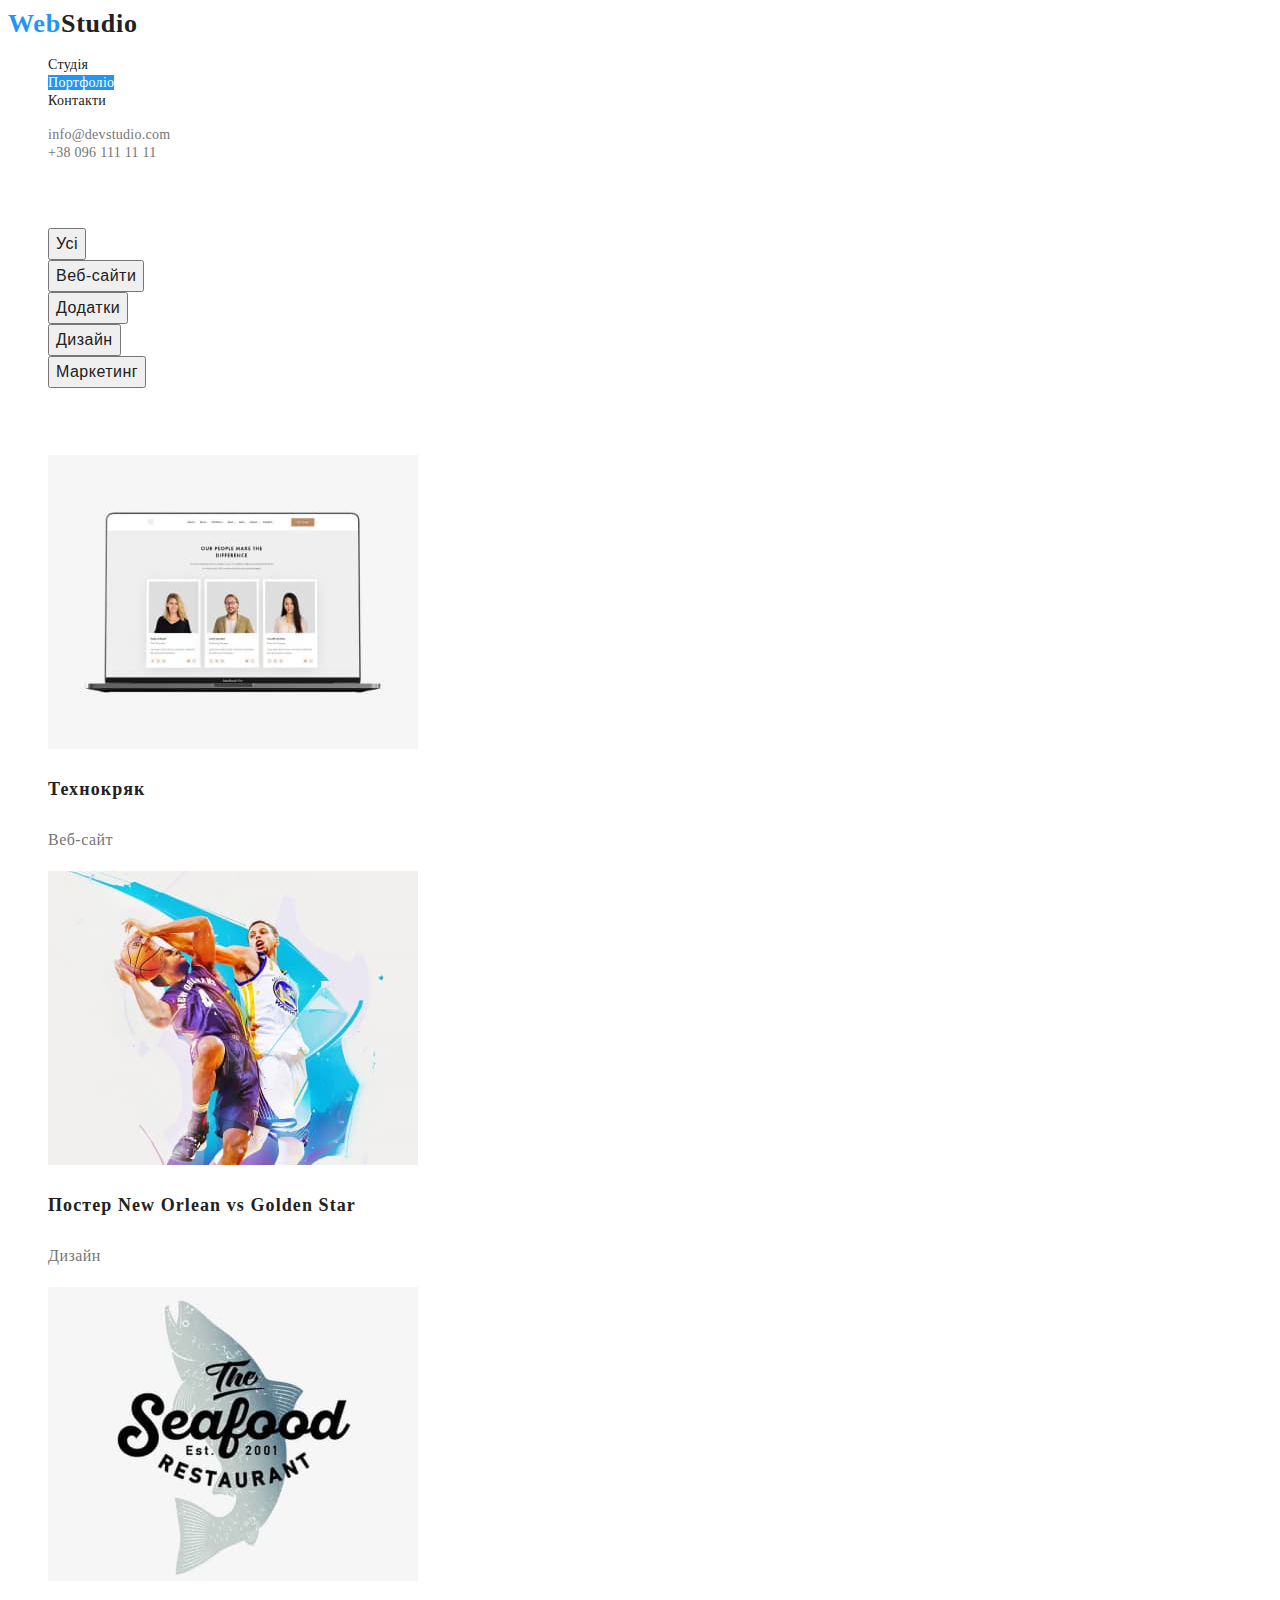
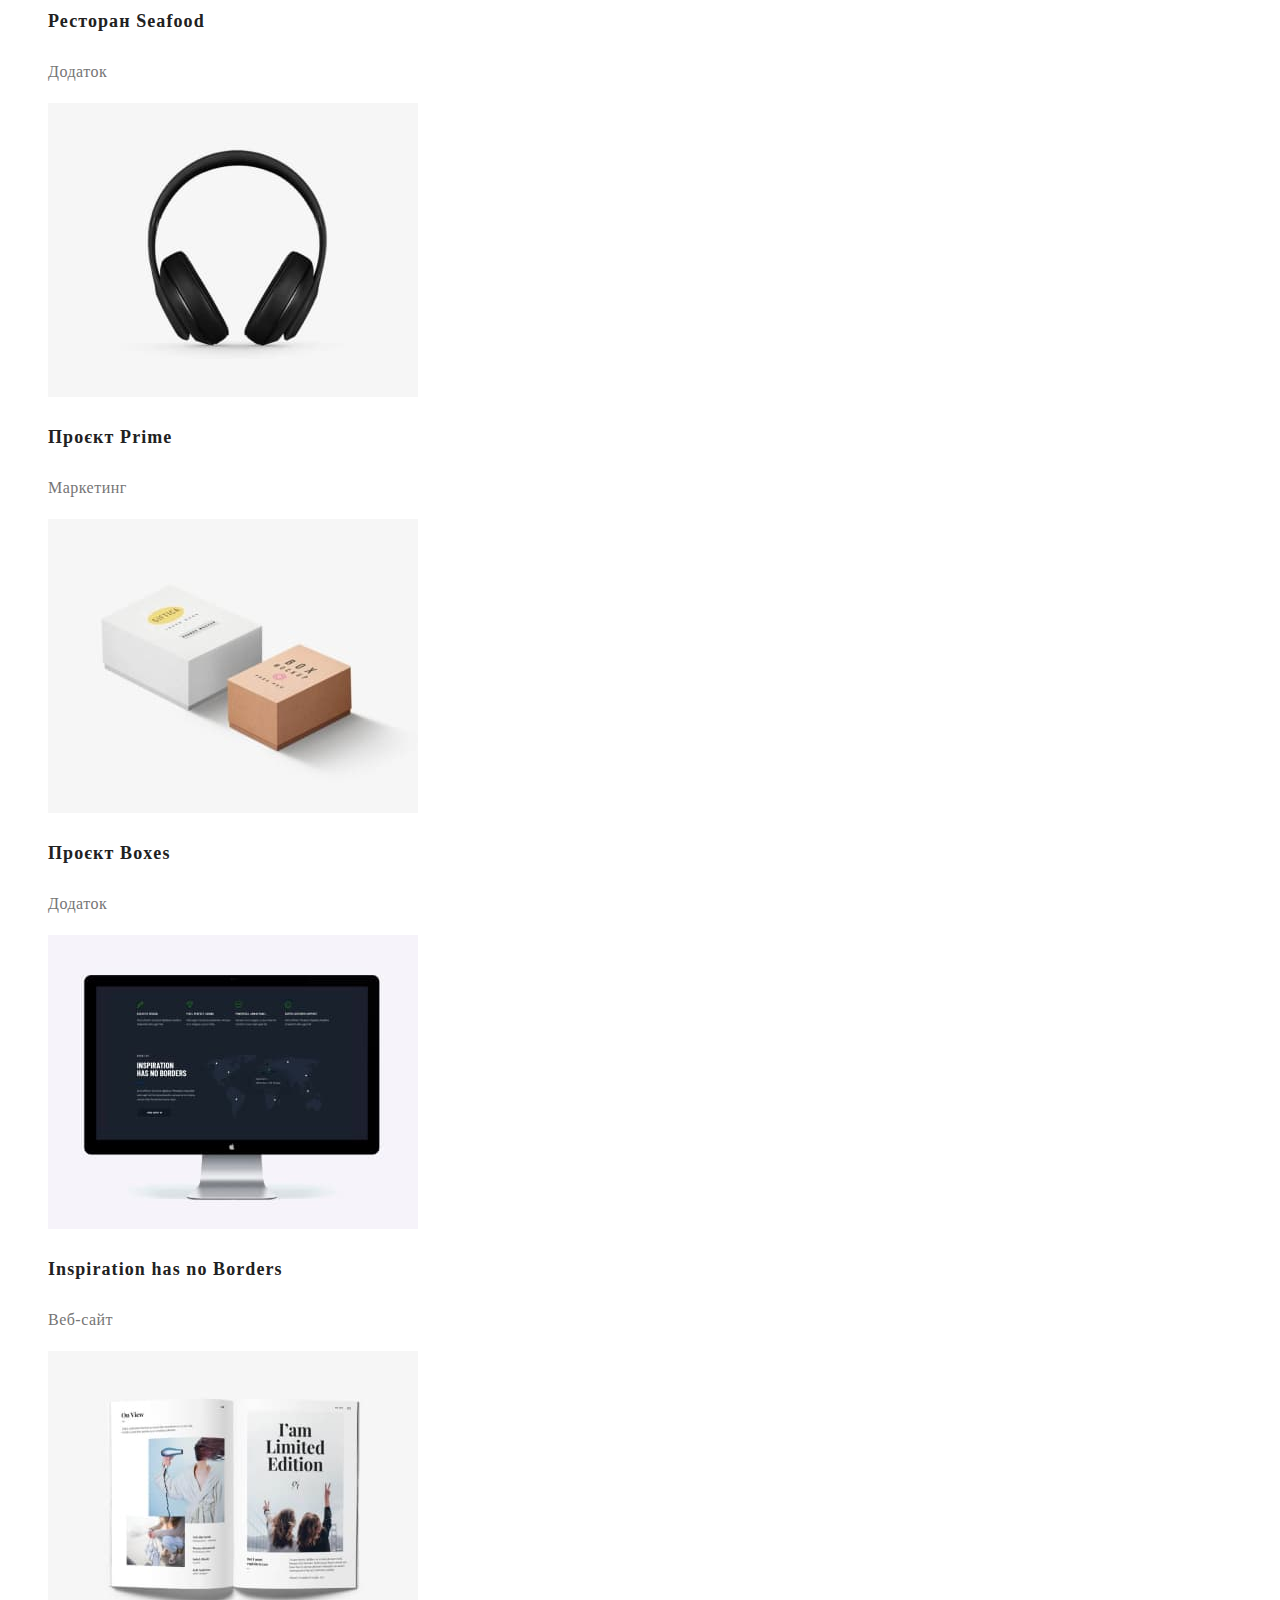
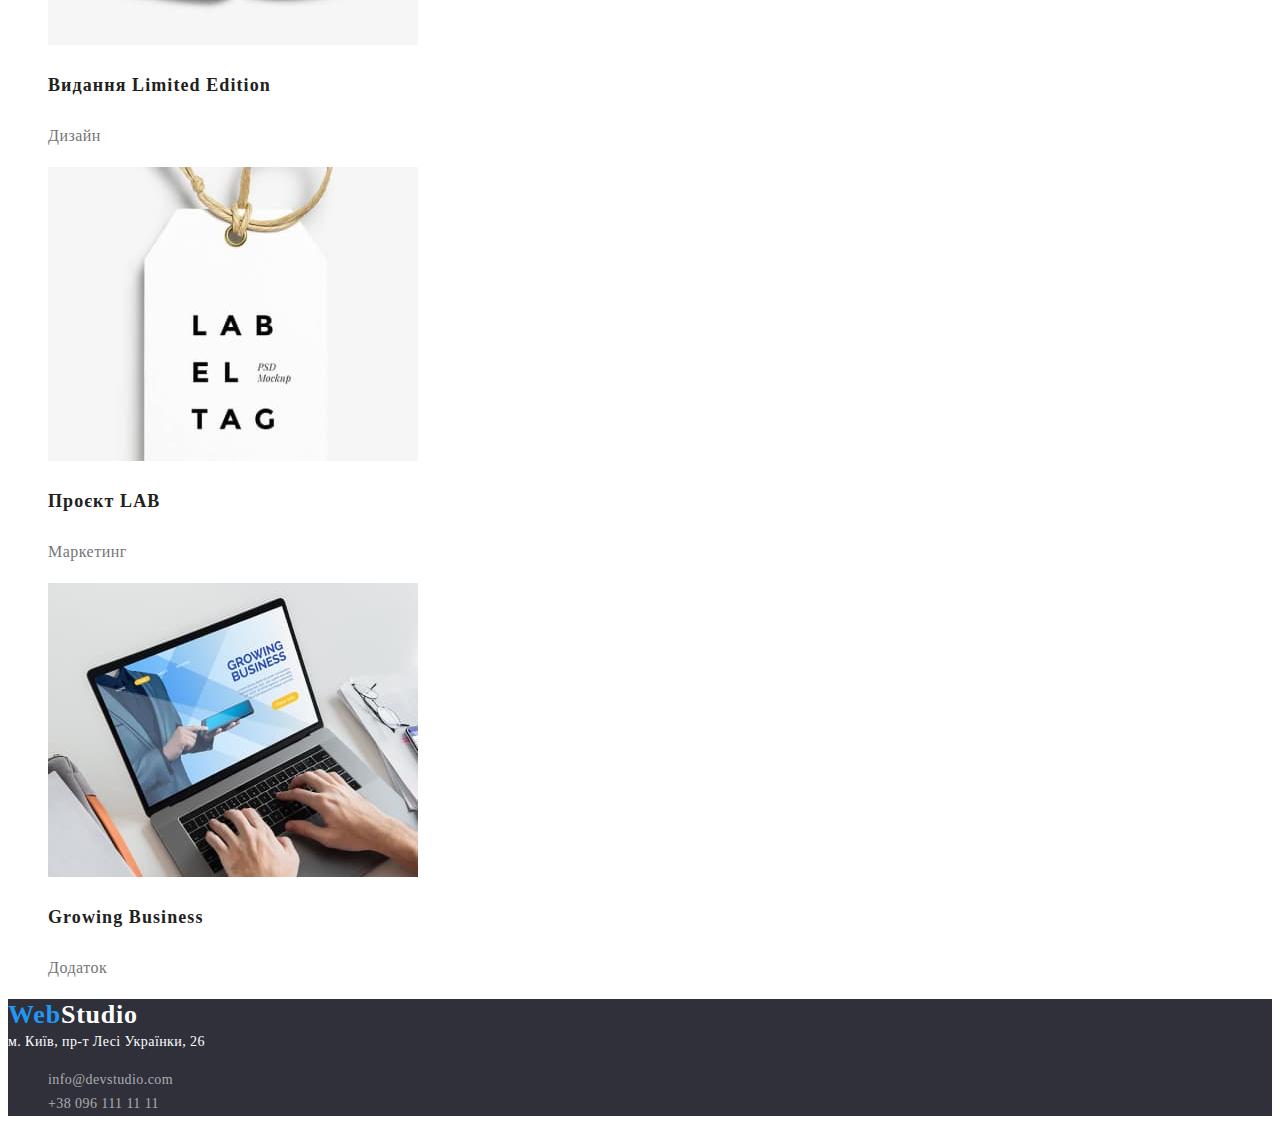
==== portfolio.html @ 587994e6 "Добавив css стилі, зробив сторінку portfolio" ====
<!DOCTYPE html>
<html lang="uk">
  <head>
    <meta charset="UTF-8" />
    <meta http-equiv="X-UA-Compatible" content="IE=edge" />
    <meta name="viewport" content="width=device-width, initial-scale=1.0" />
    <link rel="stylesheet" href="./css/styles.css" />
    <title>WebStudio</title>
  </head>

  <body>
    <!-- Header -->
    <header class="header">
      <nav>
        <a href="./index.html" class="logo"
          ><span class="web">Web</span>Studio</a
        >
        <ul class="list">
          <li><a href="" class="list-item">Студія</a></li>
          <li>
            <a href="./portfolio.html" class="list-item active">Портфоліо</a>
          </li>
          <li><a href="" class="list-item">Контакти</a></li>
        </ul>
      </nav>
      <ul class="list">
        <li>
          <a href="mailto:info@devstudio.com" class="contact"
            >info@devstudio.com</a
          >
        </li>
        <li>
          <a href="tel:+380961111111" class="contact">+38 096 111 11 11</a>
        </li>
      </ul>
    </header>
    <!-- Main -->
    <main class="main">
      <!-- Фільтр робіт -->
      <section class="work">
        <h2 class="invisible-text">Фільтр робот</h2>
        <ul class="list">
          <li><button type="button" class="work-button">Усі</button></li>
          <li><button type="button" class="work-button">Веб-сайти</button></li>
          <li><button type="button" class="work-button">Додатки</button></li>
          <li><button type="button" class="work-button">Дизайн</button></li>
          <li><button type="button" class="work-button">Маркетинг</button></li>
        </ul>
      </section>
      <!-- Приклади робіт -->
      <section class="work-list">
        <h2 class="invisible-text">Приклади робіт</h2>
        <ul class="list">
          <li>
            <img
              src="./img/portfolio1.jpg"
              width="370"
              alt="Відкритий сайт на комп'ютері"
            />
            <h3 class="work-text">Технокряк</h3>
            <p class="work-project">Веб-сайт</p>
          </li>
          <li>
            <img
              src="./img/portfolio2.jpg"
              alt="Два баскетболіста"
              width="370"
            />
            <h3 class="work-text">Постер New Orlean vs Golden Star</h3>
            <p class="work-project">Дизайн</p>
          </li>
          <li>
            <img
              src="./img/portfolio3.jpg"
              alt="Емблема ресторана"
              width="370"
            />
            <h3 class="work-text">Ресторан Seafood</h3>
            <p class="work-project">Додаток</p>
          </li>
          <li>
            <img src="./img/portfolio4.jpg" alt="Навушники" width="370" />
            <h3 class="work-text">Проєкт Prime</h3>
            <p class="work-project">Маркетинг</p>
          </li>
          <li>
            <img src="./img/portfolio5.jpg" alt="Дві коробки" width="370" />
            <h3 class="work-text">Проєкт Boxes</h3>
            <p class="work-project">Додаток</p>
          </li>
          <li>
            <img src="./img/portfolio6.jpg" alt="Монітор" width="370" />
            <h3 class="work-text">Inspiration has no Borders</h3>
            <p class="work-project">Веб-сайт</p>
          </li>
          <li>
            <img src="./img/portfolio7.jpg" alt="Книга" width="370" />
            <h3 class="work-text">Видання Limited Edition</h3>
            <p class="work-project">Дизайн</p>
          </li>
          <li>
            <img src="./img/portfolio8.jpg" alt="Бірка" width="370" />
            <h3 class="work-text">Проєкт LAB</h3>
            <p class="work-project">Маркетинг</p>
          </li>
          <li>
            <img
              src="./img/portfolio9.jpg"
              alt="Людина працює на комп'ютері"
              width="370"
            />
            <h3 class="work-text">Growing Business</h3>
            <p class="work-project">Додаток</p>
          </li>
        </ul>
      </section>
    </main>
    <!-- Footer -->
    <footer class="footer">
      <a href="./index.html" class="studio"
        ><span class="web">Web</span>Studio</a
      >
      <address class="adress">
        м. Київ, пр-т Лесі Українки, 26
        <ul class="list">
          <li>
            <a href="mailto:info@devstudio.com" class="contact-footer"
              >info@devstudio.com</a
            >
          </li>
          <li>
            <a href="tel:+380961111111" class="contact-footer"
              >+38 096 111 11 11</a
            >
          </li>
        </ul>
      </address>
    </footer>
  </body>
</html>
---- css/styles.css ----
/* Основний колір тексту #212121; */
/* Втроринний колір тексту #757575; */
/* Третій колір тексту #FFFFFF; */
/* Четвертий колір тексту rgba(255, 255, 255, 0.6); */
/* Акцент #2196F3; */
/* Основний колір фону #F5F5F5; */
/* Вторинний колір фону #2F303A; */
/* Третій колір фону  #FFFFFF; */
/* Задання перемінних */
:root {
  --first-color-text: #212121;
  --second-color-text: #757575;
  --third-color-text: #ffffff;
  --fourth-color-text: rgba(255, 255, 255, 0.6);
  --accent-color: #2196f3;
  --first-bg-color: #ffffff;
  --second-bg-color: #2f303a;
  --third-bg-color: #f5f5f5;
}
/* Body */
body {
  font-family: Roboto;
  color: var(--first-color-text);
  background-color: var(--first-bg-color);
}
.list {
  list-style-type: none;
}

/* Header */

.header {
  background-color: var(--first-bg-color);
}
.logo {
  color: var(--first-color-text);
  text-decoration: none;
  font-style: normal;
  font-weight: 700;
  font-size: 26px;
  line-height: 31px;

  letter-spacing: 0.03em;
}
.logo .web {
  color: var(--accent-color);
}
.list-item {
  color: var(--first-color-text);
  text-decoration: none;
  font-style: normal;
  font-weight: 500;
  font-size: 14px;
  line-height: 16px;
  letter-spacing: 0.02em;
}
.list-item:hover,
.list-item:focus {
  color: var(--third-color-text);
  background-color: var(--accent-color);
}
.list .list-item.active {
  color: var(--third-color-text);
  background-color: var(--accent-color);
}
.contact {
  color: var(--second-color-text);
  text-decoration: none;
  font-style: normal;
  font-weight: 500;
  font-size: 14px;
  line-height: 16px;
  letter-spacing: 0.02em;
}
.contact:hover,
.contact:focus {
  color: var(--accent-color);
}

/* Hero */
.hero {
  color: var(--third-bg-color);
  background-color: var(--second-bg-color);
  font-style: normal;
  font-weight: 900;
  font-size: 44px;
  line-height: 60px;
  text-align: center;
  letter-spacing: 0.06em;
  text-transform: uppercase;
}
.button-hero {
  color: var(--third-color-text);
  background-color: var(--accent-color);
  font-style: normal;
  font-weight: 700;
  font-size: 16px;
  line-height: 30px;
}

/* Main */
.main {
  background-color: var(--third-bg-color);
}
/* Ефективні рішення */
.solution {
  background-color: var(--first-bg-color);
}
.text {
  color: var(--first-color-text);
  font-style: normal;
  font-weight: 700;
  font-size: 14px;
  line-height: 16px;
  letter-spacing: 0.03em;
  text-transform: uppercase;
}
.text-item {
  color: var(--second-color-text);
  font-style: normal;
  font-weight: 400;
  font-size: 14px;
  line-height: 24px;
  letter-spacing: 0.03em;
}
.invisible-text {
  opacity: 0;
}
/* Що ми робимо */
.services {
  background-color: var(--first-bg-color);
}
.main-text {
  color: var(--first-color-text);
  font-style: normal;
  font-weight: 700;
  font-size: 36px;
  line-height: 42px;
  letter-spacing: 0.03em;
}
/* Наша команда */
.people {
  background-color: var(--third-bg-color);
}
.name {
  color: var(--first-color-text);
  font-style: normal;
  font-weight: 500;
  font-size: 16px;
  line-height: 19px;
  letter-spacing: 0.03em;
}
.speciality {
  color: var(--second-color-text);
  font-style: normal;
  font-weight: 400;
  font-size: 16px;
  line-height: 19px;
  letter-spacing: 0.03em;
}
/* Footer */
.footer {
  background-color: var(--second-bg-color);
}
.adress {
  color: var(--third-color-text);
  font-style: normal;
  font-weight: 400;
  font-size: 14px;
  line-height: 24px;
  letter-spacing: 0.03em;
}
.studio {
  color: var(--third-color-text);
  text-decoration: none;
  font-style: normal;
  font-weight: 700;
  font-size: 26px;
  line-height: 31px;
  letter-spacing: 0.03em;
}
.studio .web {
  color: var(--accent-color);
}
.contact-footer {
  color: var(--fourth-color-text);
  text-decoration: none;
  font-style: normal;
  font-weight: 400;
  font-size: 14px;
  line-height: 24px;
  letter-spacing: 0.03em;
}
.contact-footer:hover,
.contact-footer:focus {
  color: var(--accent-color);
}
/* Portfolio Main */
.main {
  background-color: var(--first-bg-color);
}
/* Фільтр робіт */
.work-button {
  color: var(--first-color-text);
  font-style: normal;
  font-weight: 500;
  font-size: 16px;
  line-height: 26px;
  text-align: center;
  letter-spacing: 0.03em;
}
.work-button:hover,
.work-button:focus {
  color: var(--third-color-text);
  background-color: var(--accent-color);
}
/* Приклади робіт */
.work-text {
  color: var(--first-color-text);
  font-style: normal;
  font-weight: 700;
  font-size: 18px;
  line-height: 36px;
  letter-spacing: 0.06em;
}
.work-project {
  color: var(--second-color-text);
  font-style: normal;
  font-weight: 400;
  font-size: 16px;
  line-height: 30px;
  letter-spacing: 0.03em;
}
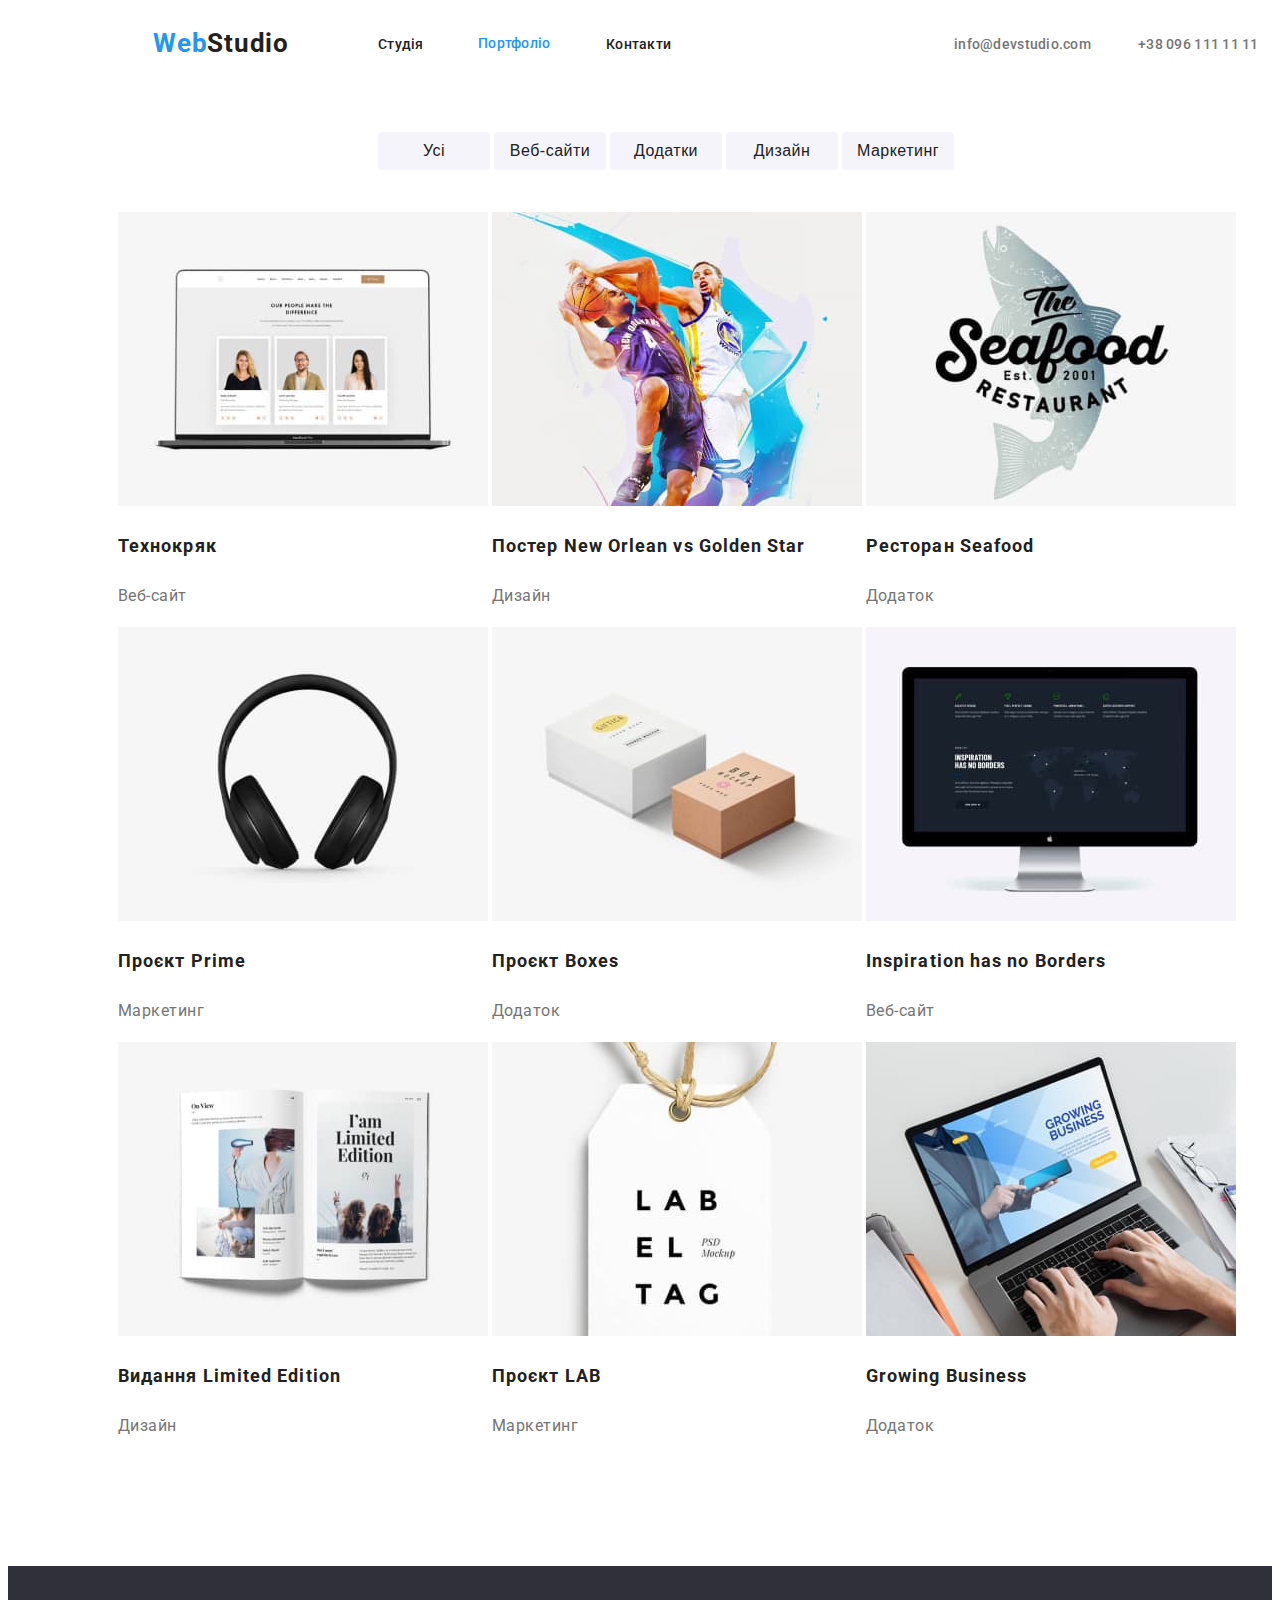
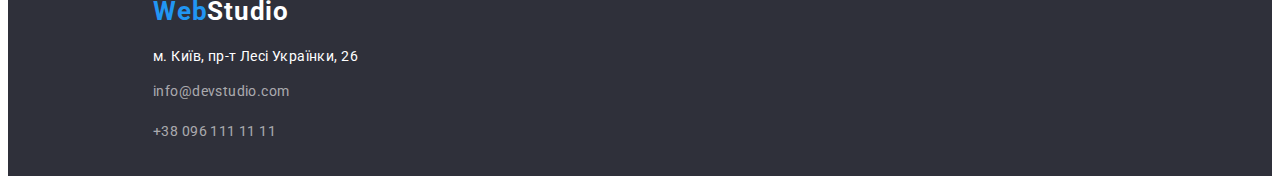
==== commit 198b81e8: "Добавив шрифт, виправив показник інтерлін'яж як множник, виправив помилки які сказал ментор." ====
--- a/portfolio.html
+++ b/portfolio.html
@@ -5,6 +5,12 @@
     <meta http-equiv="X-UA-Compatible" content="IE=edge" />
     <meta name="viewport" content="width=device-width, initial-scale=1.0" />
     <link rel="stylesheet" href="./css/styles.css" />
+    <link rel="preconnect" href="https://fonts.googleapis.com" />
+    <link rel="preconnect" href="https://fonts.gstatic.com" crossorigin />
+    <link
+      href="https://fonts.googleapis.com/css2?family=Montserrat:wght@400;700&family=Raleway:wght@700&family=Roboto:wght@400;500;700;900&display=swap"
+      rel="stylesheet"
+    />
     <title>WebStudio</title>
   </head>
 
@@ -16,21 +22,21 @@
           ><span class="web">Web</span>Studio</a
         >
         <ul class="list">
-          <li><a href="" class="list-item">Студія</a></li>
+          <li><a href="./index.html" class="studio">Студія</a></li>
           <li>
-            <a href="./portfolio.html" class="list-item active">Портфоліо</a>
+            <a href="./portfolio.html" class="portfolio active">Портфоліо</a>
           </li>
-          <li><a href="" class="list-item">Контакти</a></li>
+          <li><a href="" class="call">Контакти</a></li>
         </ul>
       </nav>
       <ul class="list">
         <li>
-          <a href="mailto:info@devstudio.com" class="contact"
+          <a href="mailto:info@devstudio.com" class="mail"
             >info@devstudio.com</a
           >
         </li>
         <li>
-          <a href="tel:+380961111111" class="contact">+38 096 111 11 11</a>
+          <a href="tel:+380961111111" class="tel">+38 096 111 11 11</a>
         </li>
       </ul>
     </header>
@@ -39,99 +45,109 @@
       <!-- Фільтр робіт -->
       <section class="work">
         <h2 class="invisible-text">Фільтр робот</h2>
-        <ul class="list">
+        <ul class="list filter">
           <li><button type="button" class="work-button">Усі</button></li>
           <li><button type="button" class="work-button">Веб-сайти</button></li>
           <li><button type="button" class="work-button">Додатки</button></li>
           <li><button type="button" class="work-button">Дизайн</button></li>
           <li><button type="button" class="work-button">Маркетинг</button></li>
         </ul>
-      </section>
-      <!-- Приклади робіт -->
-      <section class="work-list">
-        <h2 class="invisible-text">Приклади робіт</h2>
-        <ul class="list">
+        <ul class="list examples">
           <li>
-            <img
-              src="./img/portfolio1.jpg"
-              width="370"
-              alt="Відкритий сайт на комп'ютері"
-            />
-            <h3 class="work-text">Технокряк</h3>
-            <p class="work-project">Веб-сайт</p>
+            <a href="" class="work-photo">
+              <img
+                src="./img/portfolio1.jpg"
+                width="370"
+                alt="Відкритий сайт на комп'ютері"
+              />
+              <h3 class="work-text">Технокряк</h3>
+              <p class="work-project">Веб-сайт</p></a
+            >
           </li>
           <li>
-            <img
-              src="./img/portfolio2.jpg"
-              alt="Два баскетболіста"
-              width="370"
-            />
-            <h3 class="work-text">Постер New Orlean vs Golden Star</h3>
-            <p class="work-project">Дизайн</p>
+            <a href="" class="work-photo">
+              <img
+                src="./img/portfolio2.jpg"
+                alt="Два баскетболіста"
+                width="370"
+              />
+              <h3 class="work-text">Постер New Orlean vs Golden Star</h3>
+              <p class="work-project">Дизайн</p></a
+            >
           </li>
           <li>
-            <img
-              src="./img/portfolio3.jpg"
-              alt="Емблема ресторана"
-              width="370"
-            />
-            <h3 class="work-text">Ресторан Seafood</h3>
-            <p class="work-project">Додаток</p>
+            <a href="" class="work-photo">
+              <img
+                src="./img/portfolio3.jpg"
+                alt="Емблема ресторана"
+                width="370"
+              />
+              <h3 class="work-text">Ресторан Seafood</h3>
+              <p class="work-project">Додаток</p></a
+            >
           </li>
           <li>
-            <img src="./img/portfolio4.jpg" alt="Навушники" width="370" />
-            <h3 class="work-text">Проєкт Prime</h3>
-            <p class="work-project">Маркетинг</p>
+            <a href="" class="work-photo">
+              <img src="./img/portfolio4.jpg" alt="Навушники" width="370" />
+              <h3 class="work-text">Проєкт Prime</h3>
+              <p class="work-project">Маркетинг</p></a
+            >
           </li>
           <li>
-            <img src="./img/portfolio5.jpg" alt="Дві коробки" width="370" />
-            <h3 class="work-text">Проєкт Boxes</h3>
-            <p class="work-project">Додаток</p>
+            <a href="" class="work-photo">
+              <img src="./img/portfolio5.jpg" alt="Дві коробки" width="370" />
+              <h3 class="work-text">Проєкт Boxes</h3>
+              <p class="work-project">Додаток</p></a
+            >
           </li>
           <li>
-            <img src="./img/portfolio6.jpg" alt="Монітор" width="370" />
-            <h3 class="work-text">Inspiration has no Borders</h3>
-            <p class="work-project">Веб-сайт</p>
+            <a href="" class="work-photo">
+              <img src="./img/portfolio6.jpg" alt="Монітор" width="370" />
+              <h3 class="work-text">Inspiration has no Borders</h3>
+              <p class="work-project">Веб-сайт</p></a
+            >
           </li>
           <li>
-            <img src="./img/portfolio7.jpg" alt="Книга" width="370" />
-            <h3 class="work-text">Видання Limited Edition</h3>
-            <p class="work-project">Дизайн</p>
+            <a href="" class="work-photo">
+              <img src="./img/portfolio7.jpg" alt="Книга" width="370" />
+              <h3 class="work-text">Видання Limited Edition</h3>
+              <p class="work-project">Дизайн</p></a
+            >
           </li>
           <li>
-            <img src="./img/portfolio8.jpg" alt="Бірка" width="370" />
-            <h3 class="work-text">Проєкт LAB</h3>
-            <p class="work-project">Маркетинг</p>
+            <a href="" class="work-photo">
+              <img src="./img/portfolio8.jpg" alt="Бірка" width="370" />
+              <h3 class="work-text">Проєкт LAB</h3>
+              <p class="work-project">Маркетинг</p></a
+            >
           </li>
           <li>
-            <img
-              src="./img/portfolio9.jpg"
-              alt="Людина працює на комп'ютері"
-              width="370"
-            />
-            <h3 class="work-text">Growing Business</h3>
-            <p class="work-project">Додаток</p>
+            <a href="" class="work-photo">
+              <img
+                src="./img/portfolio9.jpg"
+                alt="Людина працює на комп'ютері"
+                width="370"
+              />
+              <h3 class="work-text">Growing Business</h3>
+              <p class="work-project">Додаток</p></a
+            >
           </li>
         </ul>
       </section>
     </main>
     <!-- Footer -->
-    <footer class="footer">
-      <a href="./index.html" class="studio"
-        ><span class="web">Web</span>Studio</a
-      >
-      <address class="adress">
+    <footer class="footer second">
+      <a href="" class="logo-footer"><span class="web">Web</span>Studio</a>
+      <address class="address">
         м. Київ, пр-т Лесі Українки, 26
-        <ul class="list">
+        <ul class="list-footer">
           <li>
-            <a href="mailto:info@devstudio.com" class="contact-footer"
+            <a href="mailto:info@devstudio.com" class="mail-footer"
               >info@devstudio.com</a
             >
           </li>
           <li>
-            <a href="tel:+380961111111" class="contact-footer"
-              >+38 096 111 11 11</a
-            >
+            <a href="tel:+380961111111" class="tel-footer">+38 096 111 11 11</a>
           </li>
         </ul>
       </address>
--- a/css/styles.css
+++ b/css/styles.css
@@ -16,12 +16,17 @@
   --first-bg-color: #ffffff;
   --second-bg-color: #2f303a;
   --third-bg-color: #f5f5f5;
+  --fourth-bg-color: #f5f4fa;
 }
 /* Body */
 body {
-  font-family: Roboto;
+  font-family: "Montserrat", sans-serif;
+  font-family: "Raleway", sans-serif;
+  font-family: "Roboto", sans-serif;
   color: var(--first-color-text);
   background-color: var(--first-bg-color);
+  position: relative;
+  height: auto;
 }
 .list {
   list-style-type: none;
@@ -38,64 +43,157 @@
   font-style: normal;
   font-weight: 700;
   font-size: 26px;
-  line-height: 31px;
-
+  line-height: 1.2;
+  position: absolute;
+  width: 145px;
+  height: 31px;
+  left: 145px;
+  top: 12px;
   letter-spacing: 0.03em;
 }
 .logo .web {
   color: var(--accent-color);
 }
-.list-item {
-  color: var(--first-color-text);
-  text-decoration: none;
-  font-style: normal;
-  font-weight: 500;
-  font-size: 14px;
-  line-height: 16px;
+.list li {
+  display: inline-block;
+}
+.studio {
+  color: var(--first-color-text);
+  text-decoration: none;
+  position: absolute;
+  width: 45px;
+  height: 16px;
+  left: 370px;
+  top: 20px;
+  font-style: normal;
+  font-weight: 500;
+  font-size: 14px;
+  line-height: 1.15;
   letter-spacing: 0.02em;
 }
-.list-item:hover,
-.list-item:focus {
-  color: var(--third-color-text);
-  background-color: var(--accent-color);
-}
-.list .list-item.active {
-  color: var(--third-color-text);
-  background-color: var(--accent-color);
-}
-.contact {
+.studio.current {
+  color: var(--accent-color);
+}
+.studio:hover,
+.studio:focus {
+  color: var(--accent-color);
+}
+.portfolio {
+  color: var(--first-color-text);
+  text-decoration: none;
+  position: absolute;
+  width: 72px;
+  height: 16px;
+  left: 470px;
+  top: 27px;
+  font-style: normal;
+  font-weight: 500;
+  font-size: 14px;
+  line-height: 1.15px;
+  letter-spacing: 0.02em;
+}
+.portfolio.active {
+  color: var(--accent-color);
+}
+.portfolio:hover,
+.portfolio:focus {
+  color: var(--accent-color);
+}
+.call {
+  color: var(--first-color-text);
+  text-decoration: none;
+  position: absolute;
+  width: 64px;
+  height: 16px;
+  left: 598px;
+  top: 20px;
+  font-style: normal;
+  font-weight: 500;
+  font-size: 14px;
+  line-height: 1.15;
+  letter-spacing: 0.02em;
+}
+.call:hover,
+.call:focus {
+  color: var(--accent-color);
+}
+.mail {
   color: var(--second-color-text);
   text-decoration: none;
-  font-style: normal;
-  font-weight: 500;
-  font-size: 14px;
-  line-height: 16px;
+  position: absolute;
+  width: 135px;
+  height: 16px;
+  left: 946px;
+  top: 20px;
+  font-style: normal;
+  font-weight: 500;
+  font-size: 14px;
+  line-height: 1.15;
   letter-spacing: 0.02em;
 }
-.contact:hover,
-.contact:focus {
-  color: var(--accent-color);
-}
-
+.mail:hover,
+.mail:focus {
+  color: var(--accent-color);
+}
+.tel {
+  color: var(--second-color-text);
+  text-decoration: none;
+  position: absolute;
+  width: 122px;
+  height: 16px;
+  left: 1130px;
+  top: 20px;
+  font-style: normal;
+  font-weight: 500;
+  font-size: 14px;
+  line-height: 1.15;
+  letter-spacing: 0.02em;
+}
+.tel:hover,
+.tel:focus {
+  color: var(--accent-color);
+}
 /* Hero */
 .hero {
+  background-color: var(--second-bg-color);
+  width: auto;
+  height: 400px;
+  left: 0px;
+  top: 80px;
+}
+.title {
   color: var(--third-bg-color);
-  background-color: var(--second-bg-color);
+  position: absolute;
+  width: 696px;
+  height: 120px;
+  left: 300px;
+  top: 130px;
   font-style: normal;
   font-weight: 900;
   font-size: 44px;
-  line-height: 60px;
+  line-height: 1.36;
   text-align: center;
   letter-spacing: 0.06em;
   text-transform: uppercase;
 }
+
 .button-hero {
   color: var(--third-color-text);
   background-color: var(--accent-color);
+  position: absolute;
+  width: 216px;
+  height: 50px;
+  left: 530px;
+  top: 300px;
+  cursor: pointer;
   font-style: normal;
   font-weight: 700;
   font-size: 16px;
-  line-height: 30px;
+  line-height: 1.8;
+  text-align: center;
+  align-items: center;
+  border: 0;
+  border-radius: 4px;
 }
 
 /* Main */
@@ -105,13 +203,39 @@
 /* Ефективні рішення */
 .solution {
   background-color: var(--first-bg-color);
+  height: 50px;
+  top: 470px;
+}
+.details {
+  position: absolute;
+  width: 270px;
+  height: 98px;
+  left: 125px;
+}
+.punctuality {
+  position: absolute;
+  width: 270px;
+  height: 74px;
+  left: 425px;
+}
+.planning {
+  position: absolute;
+  width: 270px;
+  height: 74px;
+  left: 725px;
+}
+.modern {
+  position: absolute;
+  width: 270px;
+  height: 98px;
+  left: 1025px;
 }
 .text {
   color: var(--first-color-text);
   font-style: normal;
   font-weight: 700;
   font-size: 14px;
-  line-height: 16px;
+  line-height: 1.15;
   letter-spacing: 0.03em;
   text-transform: uppercase;
 }
@@ -120,7 +244,7 @@
   font-style: normal;
   font-weight: 400;
   font-size: 14px;
-  line-height: 24px;
+  line-height: 1.7;
   letter-spacing: 0.03em;
 }
 .invisible-text {
@@ -129,25 +253,41 @@
 /* Що ми робимо */
 .services {
   background-color: var(--first-bg-color);
-}
-.main-text {
-  color: var(--first-color-text);
-  font-style: normal;
-  font-weight: 700;
-  font-size: 36px;
-  line-height: 42px;
-  letter-spacing: 0.03em;
-}
+  position: absolute;
+  left: 150px;
+  top: 700px;
+}
+
 /* Наша команда */
 .people {
   background-color: var(--third-bg-color);
+  position: absolute;
+  width: 100%;
+  height: 548px;
+  left: 0px;
+  top: 1150px;
+}
+.people .list {
+  position: absolute;
+  top: 110px;
+  left: 100px;
+}
+.main-text {
+  color: var(--first-color-text);
+  font-style: normal;
+  letter-spacing: 0.03em;
+  font-weight: 700;
+  line-height: 1.16;
+  font-size: 36px;
+  text-align: center;
+  align-items: center;
 }
 .name {
   color: var(--first-color-text);
   font-style: normal;
   font-weight: 500;
   font-size: 16px;
-  line-height: 19px;
+  line-height: 1.18;
   letter-spacing: 0.03em;
 }
 .speciality {
@@ -155,44 +295,77 @@
   font-style: normal;
   font-weight: 400;
   font-size: 16px;
-  line-height: 19px;
+  line-height: 1.18;
   letter-spacing: 0.03em;
 }
 /* Footer */
 .footer {
   background-color: var(--second-bg-color);
-}
-.adress {
+  position: absolute;
+  width: 100%;
+  height: 210px;
+  left: 0px;
+  top: 1700px;
+}
+.list-footer {
+  list-style-type: none;
+}
+.address {
   color: var(--third-color-text);
-  font-style: normal;
-  font-weight: 400;
-  font-size: 14px;
-  line-height: 24px;
-  letter-spacing: 0.03em;
-}
-.studio {
+  position: absolute;
+  font-style: normal;
+  font-weight: 400;
+  font-size: 14px;
+  line-height: 1.5;
+  letter-spacing: 0.03em;
+  left: 145px;
+  top: 80px;
+}
+.logo-footer {
   color: var(--third-color-text);
+  position: absolute;
   text-decoration: none;
   font-style: normal;
   font-weight: 700;
   font-size: 26px;
-  line-height: 31px;
-  letter-spacing: 0.03em;
-}
-.studio .web {
-  color: var(--accent-color);
-}
-.contact-footer {
+  line-height: 1.19;
+  letter-spacing: 0.03em;
+  left: 145px;
+  top: 30px;
+}
+.logo-footer .web {
+  color: var(--accent-color);
+}
+.mail-footer {
   color: var(--fourth-color-text);
-  text-decoration: none;
-  font-style: normal;
-  font-weight: 400;
-  font-size: 14px;
-  line-height: 24px;
-  letter-spacing: 0.03em;
-}
-.contact-footer:hover,
-.contact-footer:focus {
+  position: absolute;
+  text-decoration: none;
+  font-style: normal;
+  font-weight: 400;
+  font-size: 14px;
+  line-height: 1.5;
+  letter-spacing: 0.03em;
+  left: 0;
+}
+
+.tel-footer {
+  color: var(--fourth-color-text);
+  position: absolute;
+  text-decoration: none;
+  font-style: normal;
+  font-weight: 400;
+  font-size: 14px;
+  line-height: 1.5;
+  letter-spacing: 0.03em;
+  left: 0;
+  top: 75px;
+}
+.mail-footer:hover,
+.mail-footer:focus {
+  color: var(--accent-color);
+}
+.tel-footer:hover,
+.tel-footer:focus {
   color: var(--accent-color);
 }
 /* Portfolio Main */
@@ -202,25 +375,43 @@
 /* Фільтр робіт */
 .work-button {
   color: var(--first-color-text);
+  background-color: var(--fourth-bg-color);
+  cursor: pointer;
   font-style: normal;
   font-weight: 500;
   font-size: 16px;
-  line-height: 26px;
+  line-height: 1.6;
   text-align: center;
   letter-spacing: 0.03em;
+  left: 300px;
+  border: 0;
+  width: 112px;
+  height: 38px;
+  border-radius: 4px;
 }
 .work-button:hover,
 .work-button:focus {
   color: var(--third-color-text);
   background-color: var(--accent-color);
 }
-/* Приклади робіт */
+.list.filter {
+  position: absolute;
+  left: 330px;
+  top: 100px;
+}
+.list.examples {
+  position: absolute;
+  left: 70px;
+  height: 550px;
+
+  top: 180px;
+}
 .work-text {
   color: var(--first-color-text);
   font-style: normal;
   font-weight: 700;
   font-size: 18px;
-  line-height: 36px;
+  line-height: 2;
   letter-spacing: 0.06em;
 }
 .work-project {
@@ -228,6 +419,13 @@
   font-style: normal;
   font-weight: 400;
   font-size: 16px;
-  line-height: 30px;
-  letter-spacing: 0.03em;
-}
+  line-height: 1.8;
+  letter-spacing: 0.03em;
+}
+.work-photo {
+  text-decoration: none;
+}
+.footer.second {
+  position: absolute;
+  top: 1550px;
+}
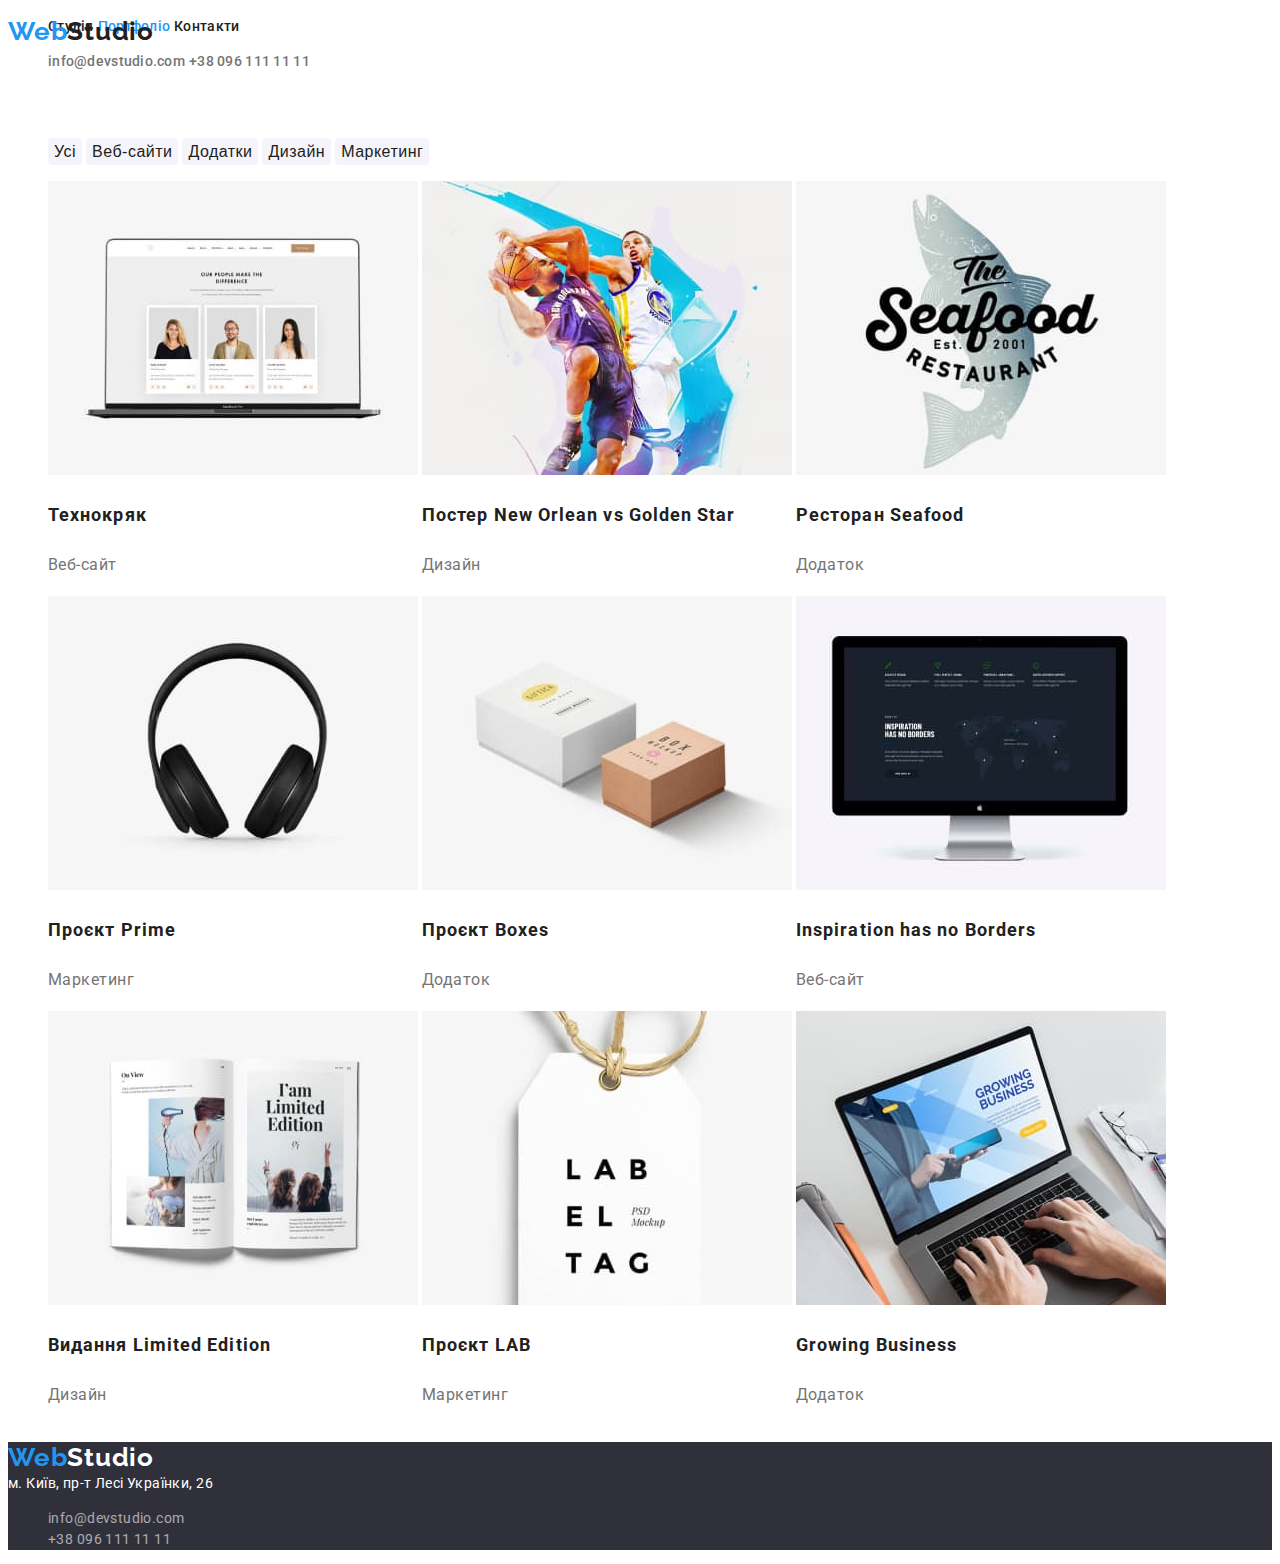
==== commit 641372b4: "Видалив Монсерат, видалив усі позіционні властивості, добавив шрифти логотипу." ====
--- a/portfolio.html
+++ b/portfolio.html
@@ -8,7 +8,7 @@
     <link rel="preconnect" href="https://fonts.googleapis.com" />
     <link rel="preconnect" href="https://fonts.gstatic.com" crossorigin />
     <link
-      href="https://fonts.googleapis.com/css2?family=Montserrat:wght@400;700&family=Raleway:wght@700&family=Roboto:wght@400;500;700;900&display=swap"
+      href="https://fonts.googleapis.com/css2?family=Raleway:wght@700&family=Roboto:wght@400;500;700;900&display=swap"
       rel="stylesheet"
     />
     <title>WebStudio</title>
--- a/css/styles.css
+++ b/css/styles.css
@@ -20,13 +20,9 @@
 }
 /* Body */
 body {
-  font-family: "Montserrat", sans-serif;
-  font-family: "Raleway", sans-serif;
   font-family: "Roboto", sans-serif;
   color: var(--first-color-text);
   background-color: var(--first-bg-color);
-  position: relative;
-  height: auto;
 }
 .list {
   list-style-type: none;
@@ -39,16 +35,14 @@
 }
 .logo {
   color: var(--first-color-text);
+  font-family: "Raleway", sans-serif;
   text-decoration: none;
   font-style: normal;
   font-weight: 700;
   font-size: 26px;
   line-height: 1.2;
   position: absolute;
-  width: 145px;
-  height: 31px;
-  left: 145px;
-  top: 12px;
+
   letter-spacing: 0.03em;
 }
 .logo .web {
@@ -60,11 +54,7 @@
 .studio {
   color: var(--first-color-text);
   text-decoration: none;
-  position: absolute;
-  width: 45px;
-  height: 16px;
-  left: 370px;
-  top: 20px;
+
   font-style: normal;
   font-weight: 500;
   font-size: 14px;
@@ -81,11 +71,7 @@
 .portfolio {
   color: var(--first-color-text);
   text-decoration: none;
-  position: absolute;
-  width: 72px;
-  height: 16px;
-  left: 470px;
-  top: 27px;
+
   font-style: normal;
   font-weight: 500;
   font-size: 14px;
@@ -102,11 +88,7 @@
 .call {
   color: var(--first-color-text);
   text-decoration: none;
-  position: absolute;
-  width: 64px;
-  height: 16px;
-  left: 598px;
-  top: 20px;
+
   font-style: normal;
   font-weight: 500;
   font-size: 14px;
@@ -120,11 +102,7 @@
 .mail {
   color: var(--second-color-text);
   text-decoration: none;
-  position: absolute;
-  width: 135px;
-  height: 16px;
-  left: 946px;
-  top: 20px;
+
   font-style: normal;
   font-weight: 500;
   font-size: 14px;
@@ -138,11 +116,7 @@
 .tel {
   color: var(--second-color-text);
   text-decoration: none;
-  position: absolute;
-  width: 122px;
-  height: 16px;
-  left: 1130px;
-  top: 20px;
+
   font-style: normal;
   font-weight: 500;
   font-size: 14px;
@@ -156,18 +130,10 @@
 /* Hero */
 .hero {
   background-color: var(--second-bg-color);
-  width: auto;
-  height: 400px;
-  left: 0px;
-  top: 80px;
 }
 .title {
   color: var(--third-bg-color);
-  position: absolute;
-  width: 696px;
-  height: 120px;
-  left: 300px;
-  top: 130px;
+
   font-style: normal;
   font-weight: 900;
   font-size: 44px;
@@ -180,11 +146,7 @@
 .button-hero {
   color: var(--third-color-text);
   background-color: var(--accent-color);
-  position: absolute;
-  width: 216px;
-  height: 50px;
-  left: 530px;
-  top: 300px;
+
   cursor: pointer;
   font-style: normal;
   font-weight: 700;
@@ -203,32 +165,14 @@
 /* Ефективні рішення */
 .solution {
   background-color: var(--first-bg-color);
-  height: 50px;
-  top: 470px;
 }
 .details {
-  position: absolute;
-  width: 270px;
-  height: 98px;
-  left: 125px;
 }
 .punctuality {
-  position: absolute;
-  width: 270px;
-  height: 74px;
-  left: 425px;
 }
 .planning {
-  position: absolute;
-  width: 270px;
-  height: 74px;
-  left: 725px;
 }
 .modern {
-  position: absolute;
-  width: 270px;
-  height: 98px;
-  left: 1025px;
 }
 .text {
   color: var(--first-color-text);
@@ -253,24 +197,13 @@
 /* Що ми робимо */
 .services {
   background-color: var(--first-bg-color);
-  position: absolute;
-  left: 150px;
-  top: 700px;
 }
 
 /* Наша команда */
 .people {
-  background-color: var(--third-bg-color);
-  position: absolute;
-  width: 100%;
-  height: 548px;
-  left: 0px;
-  top: 1150px;
+  background-color: var(--fourth-bg-color);
 }
 .people .list {
-  position: absolute;
-  top: 110px;
-  left: 100px;
 }
 .main-text {
   color: var(--first-color-text);
@@ -301,64 +234,53 @@
 /* Footer */
 .footer {
   background-color: var(--second-bg-color);
-  position: absolute;
-  width: 100%;
-  height: 210px;
-  left: 0px;
-  top: 1700px;
 }
 .list-footer {
   list-style-type: none;
 }
 .address {
   color: var(--third-color-text);
-  position: absolute;
+
   font-style: normal;
   font-weight: 400;
   font-size: 14px;
   line-height: 1.5;
   letter-spacing: 0.03em;
-  left: 145px;
-  top: 80px;
 }
 .logo-footer {
   color: var(--third-color-text);
-  position: absolute;
+  font-family: "Raleway", sans-serif;
+
   text-decoration: none;
   font-style: normal;
   font-weight: 700;
   font-size: 26px;
   line-height: 1.19;
   letter-spacing: 0.03em;
-  left: 145px;
-  top: 30px;
 }
 .logo-footer .web {
   color: var(--accent-color);
 }
 .mail-footer {
   color: var(--fourth-color-text);
-  position: absolute;
+
   text-decoration: none;
   font-style: normal;
   font-weight: 400;
   font-size: 14px;
   line-height: 1.5;
   letter-spacing: 0.03em;
-  left: 0;
 }
 
 .tel-footer {
   color: var(--fourth-color-text);
-  position: absolute;
+
   text-decoration: none;
   font-style: normal;
   font-weight: 400;
   font-size: 14px;
   line-height: 1.5;
   letter-spacing: 0.03em;
-  left: 0;
-  top: 75px;
 }
 .mail-footer:hover,
 .mail-footer:focus {
@@ -383,10 +305,9 @@
   line-height: 1.6;
   text-align: center;
   letter-spacing: 0.03em;
-  left: 300px;
+
   border: 0;
-  width: 112px;
-  height: 38px;
+
   border-radius: 4px;
 }
 .work-button:hover,
@@ -395,16 +316,8 @@
   background-color: var(--accent-color);
 }
 .list.filter {
-  position: absolute;
-  left: 330px;
-  top: 100px;
 }
 .list.examples {
-  position: absolute;
-  left: 70px;
-  height: 550px;
-
-  top: 180px;
 }
 .work-text {
   color: var(--first-color-text);
@@ -426,6 +339,4 @@
   text-decoration: none;
 }
 .footer.second {
-  position: absolute;
-  top: 1550px;
-}
+}
